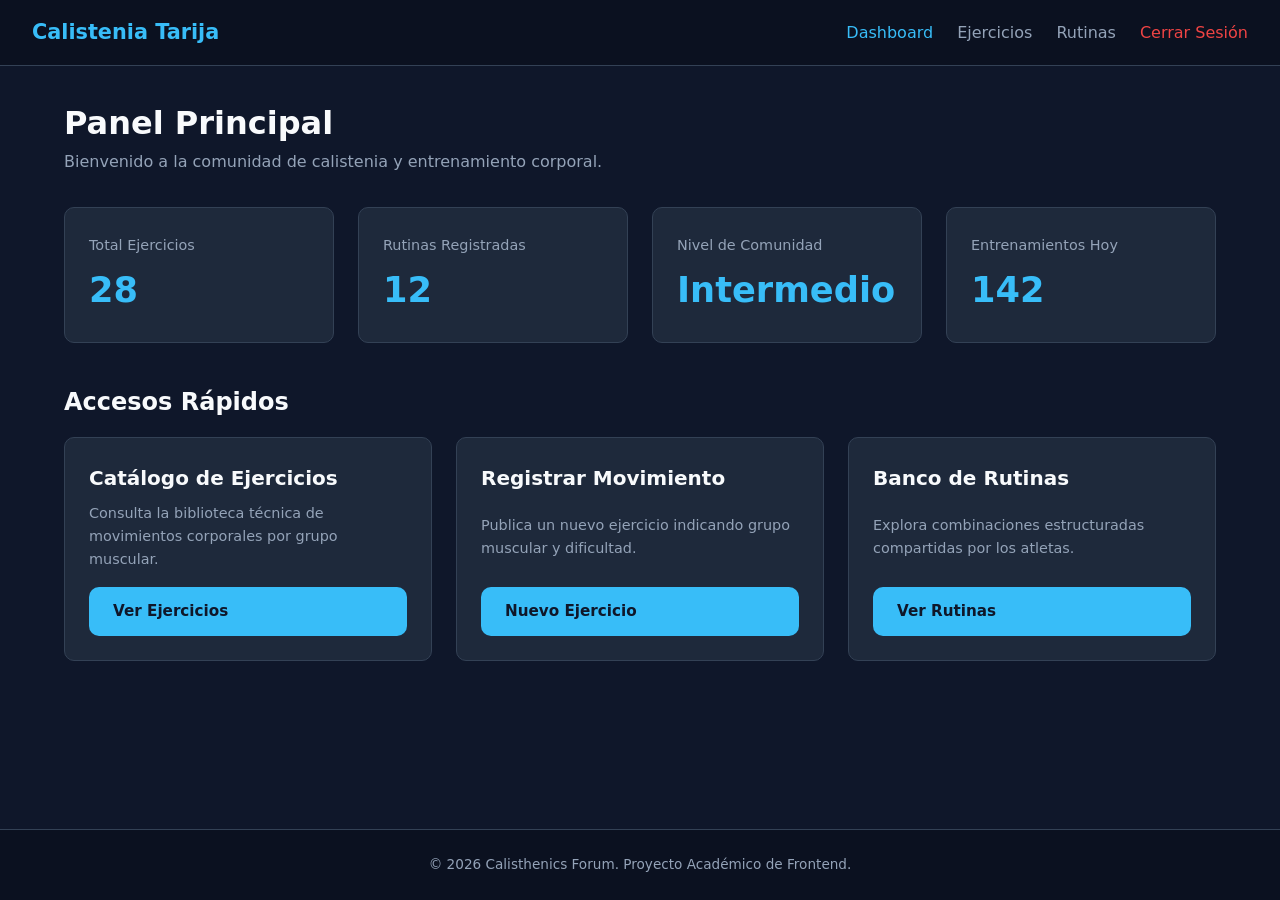
==== dashboard.html @ fe8aaec5 "panel de admistracion" ====
<!DOCTYPE html>
<html lang="es">
<head>
  <meta charset="UTF-8">
  <meta name="viewport" content="width=device-width, initial-scale=1.0">
  <title>Dashboard - Calisthenics Forum</title>
  <link rel="stylesheet" href="styles.css">
</head>
<body>
  <header class="header-nav">
    <a href="dashboard.html" class="logo">Calistenia Tarija</a>
    <nav>
      <ul class="nav-links">
        <li><a href="dashboard.html" class="active">Dashboard</a></li>
        <li><a href="ejercicios.html">Ejercicios</a></li>
        <li><a href="rutinas.html">Rutinas</a></li>
        <li><a href="index.html" class="btn-logout">Cerrar Sesión</a></li>
      </ul>
    </nav>
  </header>

  <main class="container">
    <header class="page-header">
      <div>
        <h1>Panel Principal</h1>
        <p style="color: var(--text-muted);">Bienvenido a la comunidad de calistenia y entrenamiento corporal.</p>
      </div>
    </header>

    <section class="dashboard-metrics">
      <article class="metric-card">
        <span>Total Ejercicios</span>
        <h3>28</h3>
      </article>
      <article class="metric-card">
        <span>Rutinas Registradas</span>
        <h3>12</h3>
      </article>
      <article class="metric-card">
        <span>Nivel de Comunidad</span>
        <h3>Intermedio</h3>
      </article>
      <article class="metric-card">
        <span>Entrenamientos Hoy</span>
        <h3>142</h3>
      </article>
    </section>

    <section>
      <h2 style="margin-bottom: 1rem;">Accesos Rápidos</h2>
      <div class="cards-grid">
        <article class="item-card">
          <h2>Catálogo de Ejercicios</h2>
          <p>Consulta la biblioteca técnica de movimientos corporales por grupo muscular.</p>
          <a href="ejercicios.html" class="btn btn-primary btn-inline">Ver Ejercicios</a>
        </article>
        <article class="item-card">
          <h2>Registrar Movimiento</h2>
          <p>Publica un nuevo ejercicio indicando grupo muscular y dificultad.</p>
          <a href="registrar-ejercicio.html" class="btn btn-primary btn-inline">Nuevo Ejercicio</a>
        </article>
        <article class="item-card">
          <h2>Banco de Rutinas</h2>
          <p>Explora combinaciones estructuradas compartidas por los atletas.</p>
          <a href="rutinas.html" class="btn btn-primary btn-inline">Ver Rutinas</a>
        </article>
      </div>
    </section>
  </main>

  <footer>
    <p>&copy; 2026 Calisthenics Forum. Proyecto Académico de Frontend.</p>
  </footer>
</body>
</html>
---- styles.css ----
:root {
  --bg-main: #0f172a;
  --bg-card: #1e293b;
  --bg-card-hover: #334155;
  --text-main: #f8fafc;
  --text-muted: #94a3b8;
  --primary: #38bdf8;
  --primary-hover: #0284c7;
  --accent: #f59e0b;
  --border: #334155;
  --danger: #ef4444;
  --radius: 10px;
  --font: 'Segoe UI', system-ui, -apple-system, sans-serif;
}

* {
  box-sizing: border-box;
  margin: 0;
  padding: 0;
}

body {
  font-family: var(--font);
  background-color: var(--bg-main);
  color: var(--text-main);
  line-height: 1.6;
  min-height: 100vh;
  display: flex;
  flex-direction: column;
}

/* Layout Header / Nav */
.header-nav {
  background-color: #0b1120;
  border-bottom: 1px solid var(--border);
  padding: 1rem 2rem;
  display: flex;
  justify-content: space-between;
  align-items: center;
  position: sticky;
  top: 0;
  z-index: 100;
}

.logo {
  font-size: 1.3rem;
  font-weight: 700;
  color: var(--primary);
  text-decoration: none;
  display: flex;
  align-items: center;
  gap: 0.5rem;
}

.nav-links {
  display: flex;
  list-style: none;
  gap: 1.5rem;
  align-items: center;
}

.nav-links a {
  color: var(--text-muted);
  text-decoration: none;
  font-weight: 500;
  transition: color 0.2s;
}

.nav-links a:hover,
.nav-links a.active {
  color: var(--primary);
}

.nav-links a.btn-logout {
  color: var(--danger);
}

/* Main Container */
.container {
  width: 90%;
  max-width: 1200px;
  margin: 2rem auto;
  flex: 1;
}

/* Auth Pages (Login) */
.auth-wrapper {
  display: flex;
  align-items: center;
  justify-content: center;
  flex: 1;
  padding: 2rem;
}

.auth-card {
  background: var(--bg-card);
  border: 1px solid var(--border);
  padding: 2.5rem;
  border-radius: var(--radius);
  width: 100%;
  max-width: 420px;
  box-shadow: 0 10px 25px rgba(0, 0, 0, 0.4);
}

.auth-card h1 {
  font-size: 1.8rem;
  margin-bottom: 0.5rem;
  color: var(--primary);
  text-align: center;
}

.auth-card p {
  color: var(--text-muted);
  margin-bottom: 2rem;
  font-size: 0.95rem;
  text-align: center;
}

/* Forms */
.form-group {
  margin-bottom: 1.25rem;
}

.form-group label {
  display: block;
  font-size: 0.9rem;
  margin-bottom: 0.5rem;
  color: var(--text-main);
}

.form-control {
  width: 100%;
  padding: 0.75rem 1rem;
  background-color: var(--bg-main);
  border: 1px solid var(--border);
  border-radius: var(--radius);
  color: var(--text-main);
  font-size: 0.95rem;
  transition: border-color 0.2s;
}

.form-control:focus {
  outline: none;
  border-color: var(--primary);
}

textarea.form-control {
  resize: vertical;
  min-height: 100px;
}

.btn {
  display: inline-block;
  padding: 0.75rem 1.5rem;
  border-radius: var(--radius);
  font-weight: 600;
  font-size: 0.95rem;
  text-decoration: none;
  cursor: pointer;
  border: none;
  transition: background-color 0.2s, transform 0.1s;
}

.btn:active {
  transform: scale(0.98);
}

.btn-primary {
  background-color: var(--primary);
  color: #0f172a;
  width: 100%;
}

.btn-primary:hover {
  background-color: var(--primary-hover);
}

.btn-inline {
  width: auto;
}

/* Dashboard Metrics & Layout */
.dashboard-metrics {
  display: grid;
  grid-template-columns: repeat(auto-fit, minmax(220px, 1fr));
  gap: 1.5rem;
  margin-bottom: 2.5rem;
}

.metric-card {
  background: var(--bg-card);
  border: 1px solid var(--border);
  border-radius: var(--radius);
  padding: 1.5rem;
}

.metric-card span {
  color: var(--text-muted);
  font-size: 0.9rem;
}

.metric-card h3 {
  font-size: 2.2rem;
  color: var(--primary);
  margin-top: 0.25rem;
}

/* Grid Cards (Ejercicios y Rutinas) */
.page-header {
  display: flex;
  justify-content: space-between;
  align-items: center;
  margin-bottom: 2rem;
}

.cards-grid {
  display: grid;
  grid-template-columns: repeat(auto-fill, minmax(300px, 1fr));
  gap: 1.5rem;
}

.item-card {
  background: var(--bg-card);
  border: 1px solid var(--border);
  border-radius: var(--radius);
  padding: 1.5rem;
  display: flex;
  flex-direction: column;
  justify-content: space-between;
}

.item-card h2 {
  font-size: 1.25rem;
  margin-bottom: 0.5rem;
  color: var(--text-main);
}

.item-card p {
  color: var(--text-muted);
  font-size: 0.9rem;
  margin-bottom: 1rem;
}

.tags {
  display: flex;
  gap: 0.5rem;
  flex-wrap: wrap;
  margin-bottom: 1rem;
}

.tag {
  font-size: 0.75rem;
  padding: 0.25rem 0.6rem;
  border-radius: 20px;
  background-color: var(--bg-card-hover);
  color: var(--primary);
  font-weight: 600;
}

.tag-accent {
  color: var(--accent);
}

/* Table View */
.table-responsive {
  overflow-x: auto;
  background: var(--bg-card);
  border: 1px solid var(--border);
  border-radius: var(--radius);
}

table {
  width: 100%;
  border-collapse: collapse;
  text-align: left;
}

th, td {
  padding: 1rem 1.25rem;
  border-bottom: 1px solid var(--border);
}

th {
  background-color: #162032;
  color: var(--primary);
  font-weight: 600;
  font-size: 0.85rem;
  text-transform: uppercase;
  letter-spacing: 0.05em;
}

td {
  font-size: 0.95rem;
  color: var(--text-main);
}

/* Footer */
footer {
  text-align: center;
  padding: 1.5rem;
  border-top: 1px solid var(--border);
  background-color: #0b1120;
  color: var(--text-muted);
  font-size: 0.85rem;
  margin-top: auto;
}
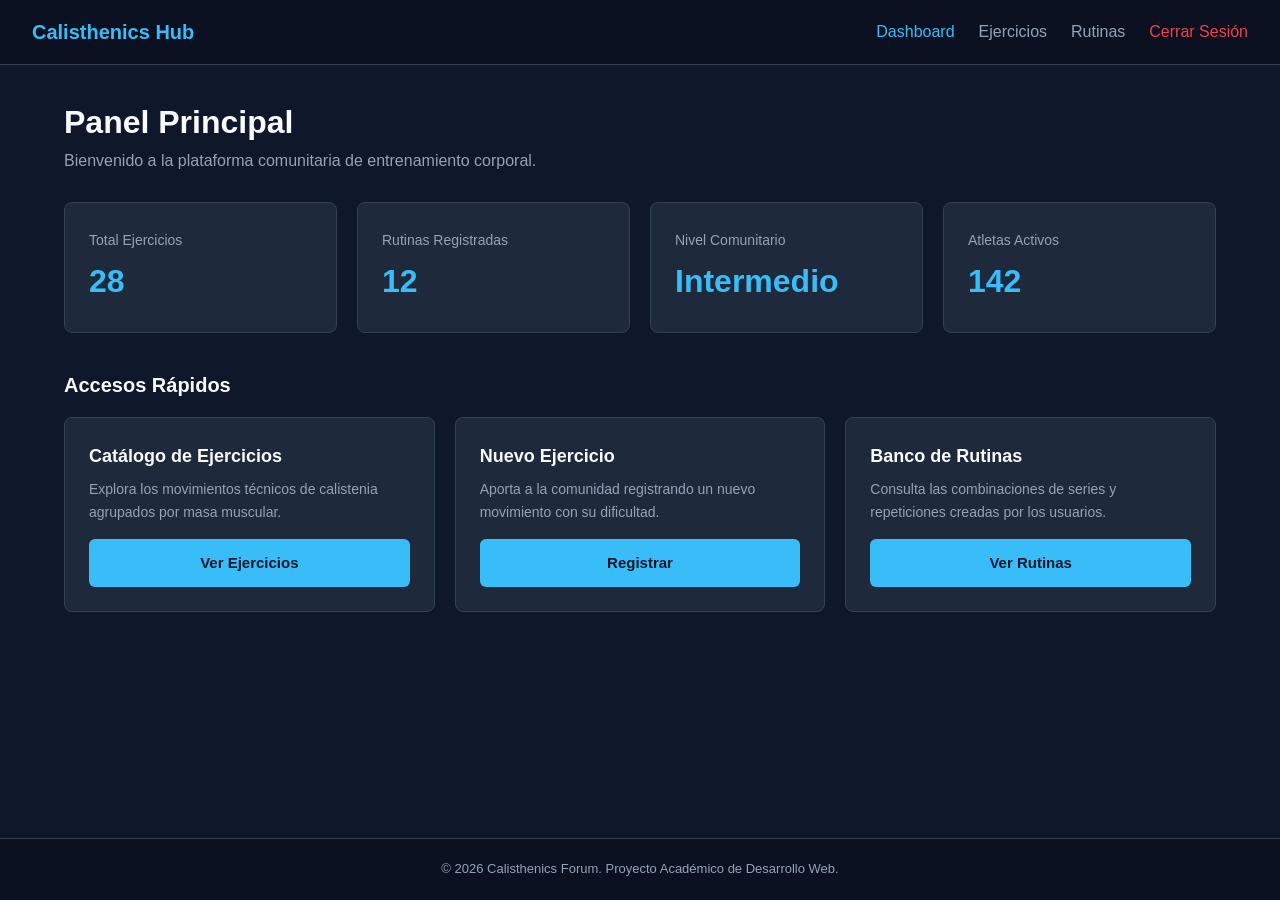
==== commit cf7f836e: "refactorizacion de variables css" ====
--- a/dashboard.html
+++ b/dashboard.html
@@ -8,7 +8,7 @@
 </head>
 <body>
   <header class="header-nav">
-    <a href="dashboard.html" class="logo">Calistenia Tarija</a>
+    <a href="dashboard.html" class="logo">Calisthenics Hub</a>
     <nav>
       <ul class="nav-links">
         <li><a href="dashboard.html" class="active">Dashboard</a></li>
@@ -23,7 +23,7 @@
     <header class="page-header">
       <div>
         <h1>Panel Principal</h1>
-        <p style="color: var(--text-muted);">Bienvenido a la comunidad de calistenia y entrenamiento corporal.</p>
+        <p class="page-subtitle">Bienvenido a la plataforma comunitaria de entrenamiento corporal.</p>
       </div>
     </header>
 
@@ -37,31 +37,31 @@
         <h3>12</h3>
       </article>
       <article class="metric-card">
-        <span>Nivel de Comunidad</span>
+        <span>Nivel Comunitario</span>
         <h3>Intermedio</h3>
       </article>
       <article class="metric-card">
-        <span>Entrenamientos Hoy</span>
+        <span>Atletas Activos</span>
         <h3>142</h3>
       </article>
     </section>
 
     <section>
-      <h2 style="margin-bottom: 1rem;">Accesos Rápidos</h2>
+      <h2 class="section-title">Accesos Rápidos</h2>
       <div class="cards-grid">
         <article class="item-card">
           <h2>Catálogo de Ejercicios</h2>
-          <p>Consulta la biblioteca técnica de movimientos corporales por grupo muscular.</p>
+          <p>Explora los movimientos técnicos de calistenia agrupados por masa muscular.</p>
           <a href="ejercicios.html" class="btn btn-primary btn-inline">Ver Ejercicios</a>
         </article>
         <article class="item-card">
-          <h2>Registrar Movimiento</h2>
-          <p>Publica un nuevo ejercicio indicando grupo muscular y dificultad.</p>
-          <a href="registrar-ejercicio.html" class="btn btn-primary btn-inline">Nuevo Ejercicio</a>
+          <h2>Nuevo Ejercicio</h2>
+          <p>Aporta a la comunidad registrando un nuevo movimiento con su dificultad.</p>
+          <a href="registrar-ejercicio.html" class="btn btn-primary btn-inline">Registrar</a>
         </article>
         <article class="item-card">
           <h2>Banco de Rutinas</h2>
-          <p>Explora combinaciones estructuradas compartidas por los atletas.</p>
+          <p>Consulta las combinaciones de series y repeticiones creadas por los usuarios.</p>
           <a href="rutinas.html" class="btn btn-primary btn-inline">Ver Rutinas</a>
         </article>
       </div>
@@ -69,7 +69,7 @@
   </main>
 
   <footer>
-    <p>&copy; 2026 Calisthenics Forum. Proyecto Académico de Frontend.</p>
+    <p>&copy; 2026 Calisthenics Forum. Proyecto Académico de Desarrollo Web.</p>
   </footer>
 </body>
 </html>
--- a/styles.css
+++ b/styles.css
@@ -1,18 +1,3 @@
-:root {
-  --bg-main: #0f172a;
-  --bg-card: #1e293b;
-  --bg-card-hover: #334155;
-  --text-main: #f8fafc;
-  --text-muted: #94a3b8;
-  --primary: #38bdf8;
-  --primary-hover: #0284c7;
-  --accent: #f59e0b;
-  --border: #334155;
-  --danger: #ef4444;
-  --radius: 10px;
-  --font: 'Segoe UI', system-ui, -apple-system, sans-serif;
-}
-
 * {
   box-sizing: border-box;
   margin: 0;
@@ -20,253 +5,264 @@
 }
 
 body {
-  font-family: var(--font);
-  background-color: var(--bg-main);
-  color: var(--text-main);
+  font-family: Arial, Helvetica, sans-serif;
+  background-color: #0f172a;
+  color: #f8fafc;
   line-height: 1.6;
   min-height: 100vh;
   display: flex;
   flex-direction: column;
 }
 
-/* Layout Header / Nav */
 .header-nav {
   background-color: #0b1120;
-  border-bottom: 1px solid var(--border);
-  padding: 1rem 2rem;
+  border-bottom: 1px solid #334155;
+  padding: 16px 32px;
   display: flex;
   justify-content: space-between;
   align-items: center;
   position: sticky;
   top: 0;
-  z-index: 100;
 }
 
 .logo {
-  font-size: 1.3rem;
-  font-weight: 700;
-  color: var(--primary);
-  text-decoration: none;
-  display: flex;
-  align-items: center;
-  gap: 0.5rem;
+  font-size: 20px;
+  font-weight: bold;
+  color: #38bdf8;
+  text-decoration: none;
 }
 
 .nav-links {
   display: flex;
   list-style: none;
-  gap: 1.5rem;
+  gap: 24px;
   align-items: center;
 }
 
 .nav-links a {
-  color: var(--text-muted);
+  color: #94a3b8;
   text-decoration: none;
   font-weight: 500;
-  transition: color 0.2s;
 }
 
 .nav-links a:hover,
 .nav-links a.active {
-  color: var(--primary);
+  color: #38bdf8;
 }
 
 .nav-links a.btn-logout {
-  color: var(--danger);
-}
-
-/* Main Container */
+  color: #ef4444;
+}
+
 .container {
   width: 90%;
   max-width: 1200px;
-  margin: 2rem auto;
+  margin: 32px auto;
   flex: 1;
 }
 
-/* Auth Pages (Login) */
+.page-header {
+  display: flex;
+  justify-content: space-between;
+  align-items: center;
+  margin-bottom: 28px;
+}
+
+.page-subtitle {
+  color: #94a3b8;
+}
+
+.link-back {
+  color: #38bdf8;
+  text-decoration: none;
+  font-size: 15px;
+}
+
 .auth-wrapper {
   display: flex;
   align-items: center;
   justify-content: center;
   flex: 1;
-  padding: 2rem;
+  padding: 32px;
 }
 
 .auth-card {
-  background: var(--bg-card);
-  border: 1px solid var(--border);
-  padding: 2.5rem;
-  border-radius: var(--radius);
-  width: 100%;
-  max-width: 420px;
-  box-shadow: 0 10px 25px rgba(0, 0, 0, 0.4);
+  background-color: #1e293b;
+  border: 1px solid #334155;
+  padding: 40px;
+  border-radius: 8px;
+  width: 100%;
+  max-width: 400px;
 }
 
 .auth-card h1 {
-  font-size: 1.8rem;
-  margin-bottom: 0.5rem;
-  color: var(--primary);
+  font-size: 26px;
+  margin-bottom: 8px;
+  color: #38bdf8;
   text-align: center;
 }
 
 .auth-card p {
-  color: var(--text-muted);
-  margin-bottom: 2rem;
-  font-size: 0.95rem;
-  text-align: center;
-}
-
-/* Forms */
+  color: #94a3b8;
+  margin-bottom: 24px;
+  font-size: 15px;
+  text-align: center;
+}
+
+.form-container {
+  max-width: 650px;
+  margin: 0 auto;
+  background-color: #1e293b;
+  padding: 32px;
+  border-radius: 8px;
+  border: 1px solid #334155;
+}
+
 .form-group {
-  margin-bottom: 1.25rem;
+  margin-bottom: 18px;
 }
 
 .form-group label {
   display: block;
-  font-size: 0.9rem;
-  margin-bottom: 0.5rem;
-  color: var(--text-main);
+  font-size: 14px;
+  margin-bottom: 8px;
+  color: #f8fafc;
 }
 
 .form-control {
   width: 100%;
-  padding: 0.75rem 1rem;
-  background-color: var(--bg-main);
-  border: 1px solid var(--border);
-  border-radius: var(--radius);
-  color: var(--text-main);
-  font-size: 0.95rem;
-  transition: border-color 0.2s;
+  padding: 10px 14px;
+  background-color: #0f172a;
+  border: 1px solid #334155;
+  border-radius: 6px;
+  color: #f8fafc;
+  font-size: 15px;
 }
 
 .form-control:focus {
   outline: none;
-  border-color: var(--primary);
+  border-color: #38bdf8;
 }
 
 textarea.form-control {
+  min-height: 100px;
   resize: vertical;
-  min-height: 100px;
 }
 
 .btn {
   display: inline-block;
-  padding: 0.75rem 1.5rem;
-  border-radius: var(--radius);
-  font-weight: 600;
-  font-size: 0.95rem;
+  padding: 12px 20px;
+  border-radius: 6px;
+  font-weight: bold;
+  font-size: 15px;
   text-decoration: none;
   cursor: pointer;
   border: none;
-  transition: background-color 0.2s, transform 0.1s;
-}
-
-.btn:active {
-  transform: scale(0.98);
 }
 
 .btn-primary {
-  background-color: var(--primary);
+  background-color: #38bdf8;
   color: #0f172a;
   width: 100%;
+  text-align: center;
 }
 
 .btn-primary:hover {
-  background-color: var(--primary-hover);
+  background-color: #0284c7;
+  color: #ffffff;
 }
 
 .btn-inline {
   width: auto;
 }
 
-/* Dashboard Metrics & Layout */
 .dashboard-metrics {
   display: grid;
-  grid-template-columns: repeat(auto-fit, minmax(220px, 1fr));
-  gap: 1.5rem;
-  margin-bottom: 2.5rem;
+  grid-template-columns: repeat(4, 1fr);
+  gap: 20px;
+  margin-bottom: 36px;
 }
 
 .metric-card {
-  background: var(--bg-card);
-  border: 1px solid var(--border);
-  border-radius: var(--radius);
-  padding: 1.5rem;
+  background-color: #1e293b;
+  border: 1px solid #334155;
+  border-radius: 8px;
+  padding: 24px;
 }
 
 .metric-card span {
-  color: var(--text-muted);
-  font-size: 0.9rem;
+  color: #94a3b8;
+  font-size: 14px;
 }
 
 .metric-card h3 {
-  font-size: 2.2rem;
-  color: var(--primary);
-  margin-top: 0.25rem;
-}
-
-/* Grid Cards (Ejercicios y Rutinas) */
-.page-header {
-  display: flex;
-  justify-content: space-between;
-  align-items: center;
-  margin-bottom: 2rem;
+  font-size: 32px;
+  color: #38bdf8;
+  margin-top: 4px;
+}
+
+.section-title {
+  margin-bottom: 16px;
+  font-size: 20px;
 }
 
 .cards-grid {
   display: grid;
-  grid-template-columns: repeat(auto-fill, minmax(300px, 1fr));
-  gap: 1.5rem;
+  grid-template-columns: repeat(3, 1fr);
+  gap: 20px;
 }
 
 .item-card {
-  background: var(--bg-card);
-  border: 1px solid var(--border);
-  border-radius: var(--radius);
-  padding: 1.5rem;
+  background-color: #1e293b;
+  border: 1px solid #334155;
+  border-radius: 8px;
+  padding: 24px;
   display: flex;
   flex-direction: column;
   justify-content: space-between;
 }
 
 .item-card h2 {
-  font-size: 1.25rem;
-  margin-bottom: 0.5rem;
-  color: var(--text-main);
+  font-size: 18px;
+  margin-bottom: 8px;
+  color: #f8fafc;
 }
 
 .item-card p {
-  color: var(--text-muted);
-  font-size: 0.9rem;
-  margin-bottom: 1rem;
+  color: #94a3b8;
+  font-size: 14px;
+  margin-bottom: 16px;
+}
+
+.item-card small {
+  color: #94a3b8;
+  font-size: 13px;
 }
 
 .tags {
   display: flex;
-  gap: 0.5rem;
-  flex-wrap: wrap;
-  margin-bottom: 1rem;
+  gap: 8px;
+  margin-bottom: 12px;
 }
 
 .tag {
-  font-size: 0.75rem;
-  padding: 0.25rem 0.6rem;
-  border-radius: 20px;
-  background-color: var(--bg-card-hover);
-  color: var(--primary);
-  font-weight: 600;
+  font-size: 12px;
+  padding: 4px 10px;
+  border-radius: 12px;
+  background-color: #334155;
+  color: #38bdf8;
+  font-weight: bold;
 }
 
 .tag-accent {
-  color: var(--accent);
-}
-
-/* Table View */
+  color: #f59e0b;
+}
+
 .table-responsive {
   overflow-x: auto;
-  background: var(--bg-card);
-  border: 1px solid var(--border);
-  border-radius: var(--radius);
+  background-color: #1e293b;
+  border: 1px solid #334155;
+  border-radius: 8px;
 }
 
 table {
@@ -276,31 +272,28 @@
 }
 
 th, td {
-  padding: 1rem 1.25rem;
-  border-bottom: 1px solid var(--border);
+  padding: 16px 20px;
+  border-bottom: 1px solid #334155;
 }
 
 th {
   background-color: #162032;
-  color: var(--primary);
-  font-weight: 600;
-  font-size: 0.85rem;
+  color: #38bdf8;
+  font-size: 13px;
   text-transform: uppercase;
-  letter-spacing: 0.05em;
 }
 
 td {
-  font-size: 0.95rem;
-  color: var(--text-main);
-}
-
-/* Footer */
+  font-size: 15px;
+  color: #f8fafc;
+}
+
 footer {
   text-align: center;
-  padding: 1.5rem;
-  border-top: 1px solid var(--border);
+  padding: 20px;
+  border-top: 1px solid #334155;
   background-color: #0b1120;
-  color: var(--text-muted);
-  font-size: 0.85rem;
+  color: #94a3b8;
+  font-size: 13px;
   margin-top: auto;
 }
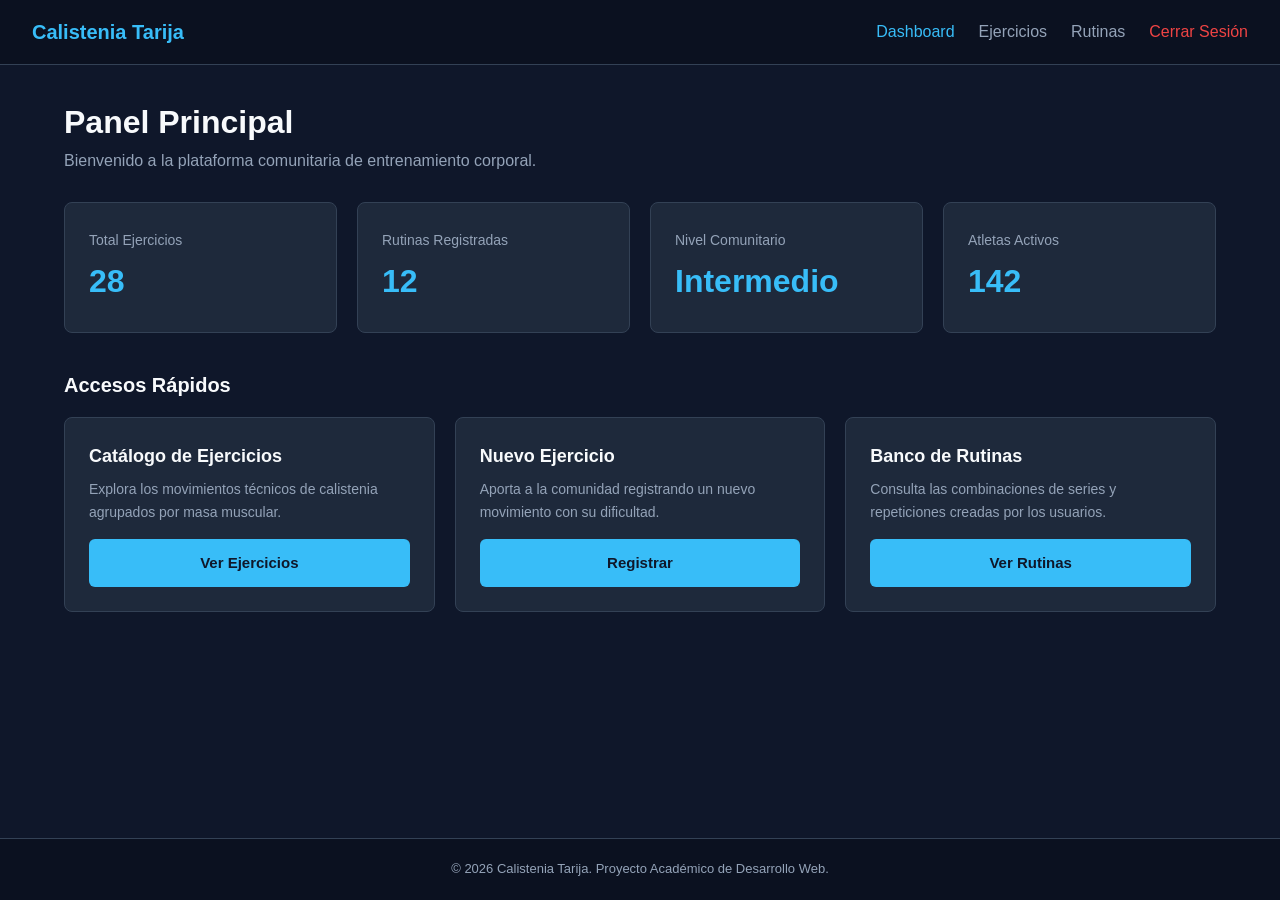
==== commit 93023907: "correcion de textos" ====
--- a/dashboard.html
+++ b/dashboard.html
@@ -3,12 +3,12 @@
 <head>
   <meta charset="UTF-8">
   <meta name="viewport" content="width=device-width, initial-scale=1.0">
-  <title>Dashboard - Calisthenics Forum</title>
+  <title>Dashboard - Calistenia Tarija</title>
   <link rel="stylesheet" href="styles.css">
 </head>
 <body>
   <header class="header-nav">
-    <a href="dashboard.html" class="logo">Calisthenics Hub</a>
+    <a href="dashboard.html" class="logo">Calistenia Tarija</a>
     <nav>
       <ul class="nav-links">
         <li><a href="dashboard.html" class="active">Dashboard</a></li>
@@ -69,7 +69,7 @@
   </main>
 
   <footer>
-    <p>&copy; 2026 Calisthenics Forum. Proyecto Académico de Desarrollo Web.</p>
+    <p>&copy; 2026 Calistenia Tarija. Proyecto Académico de Desarrollo Web.</p>
   </footer>
 </body>
 </html>
